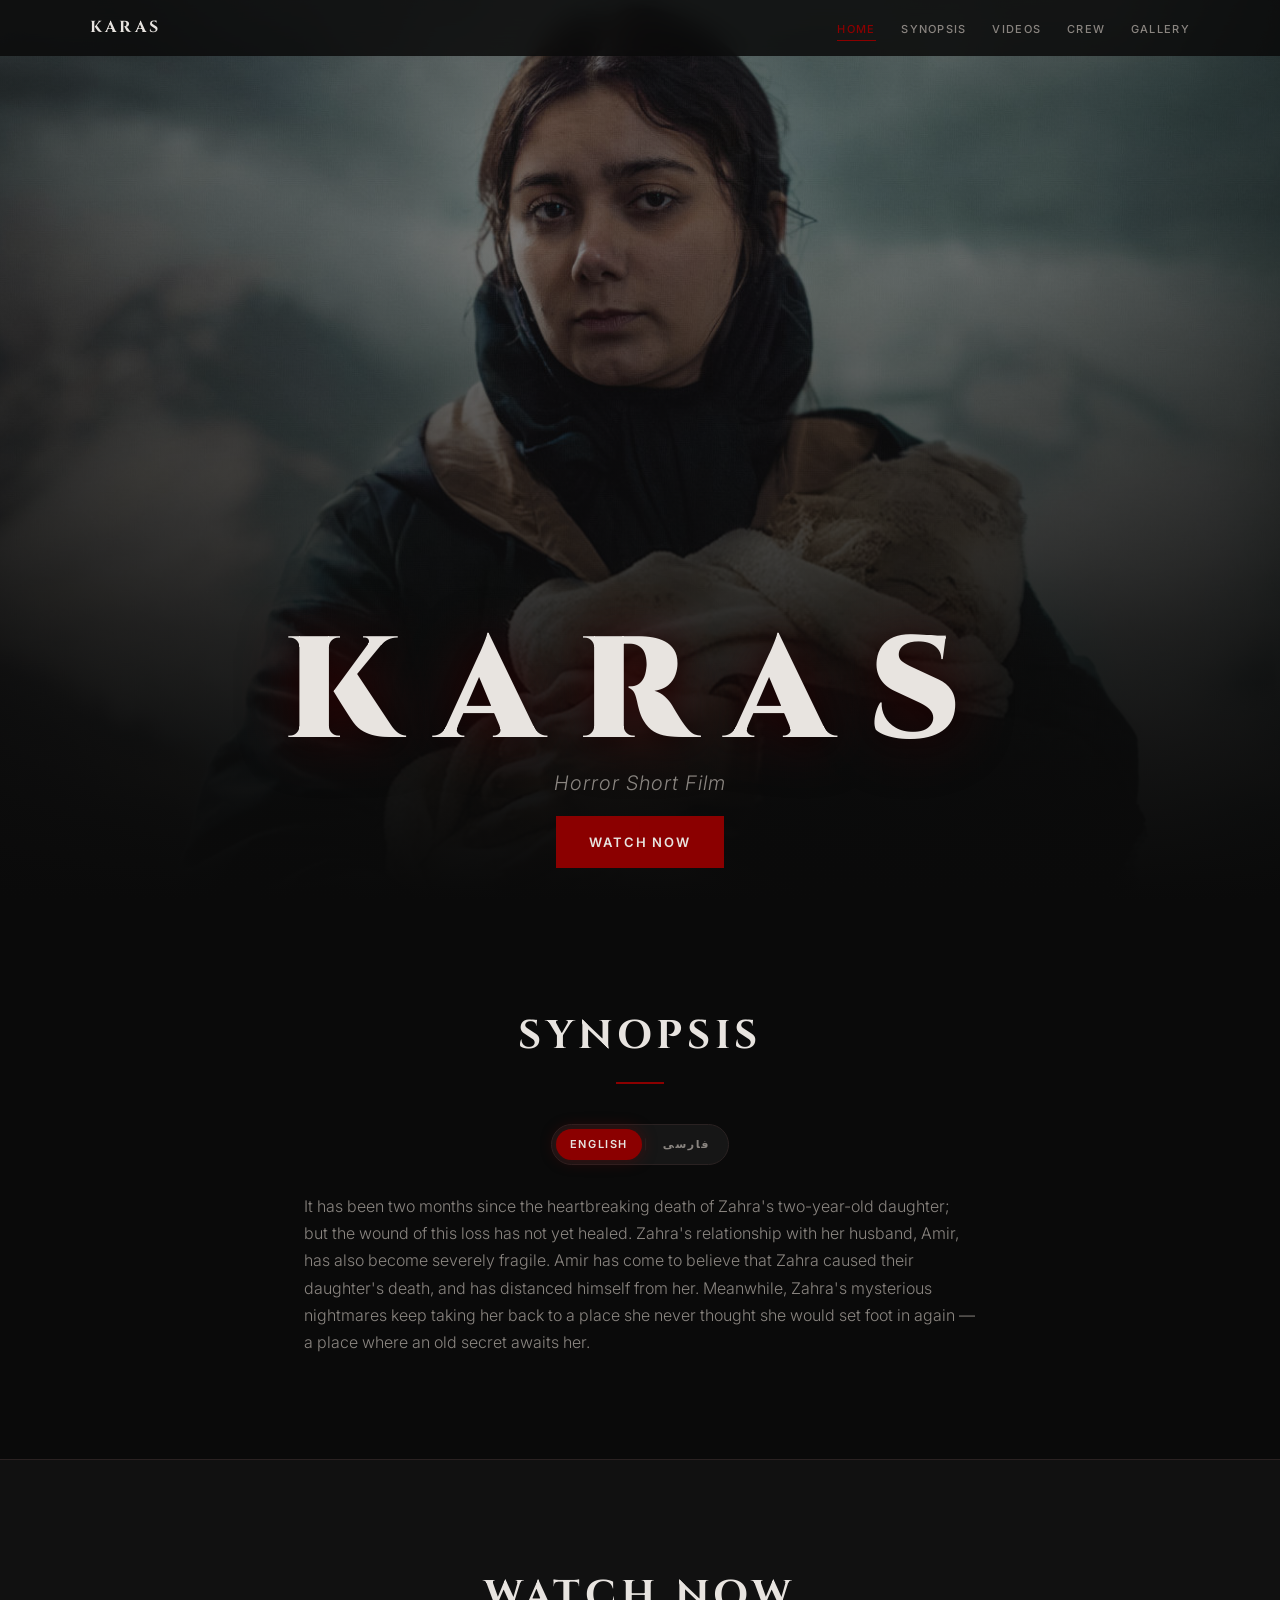
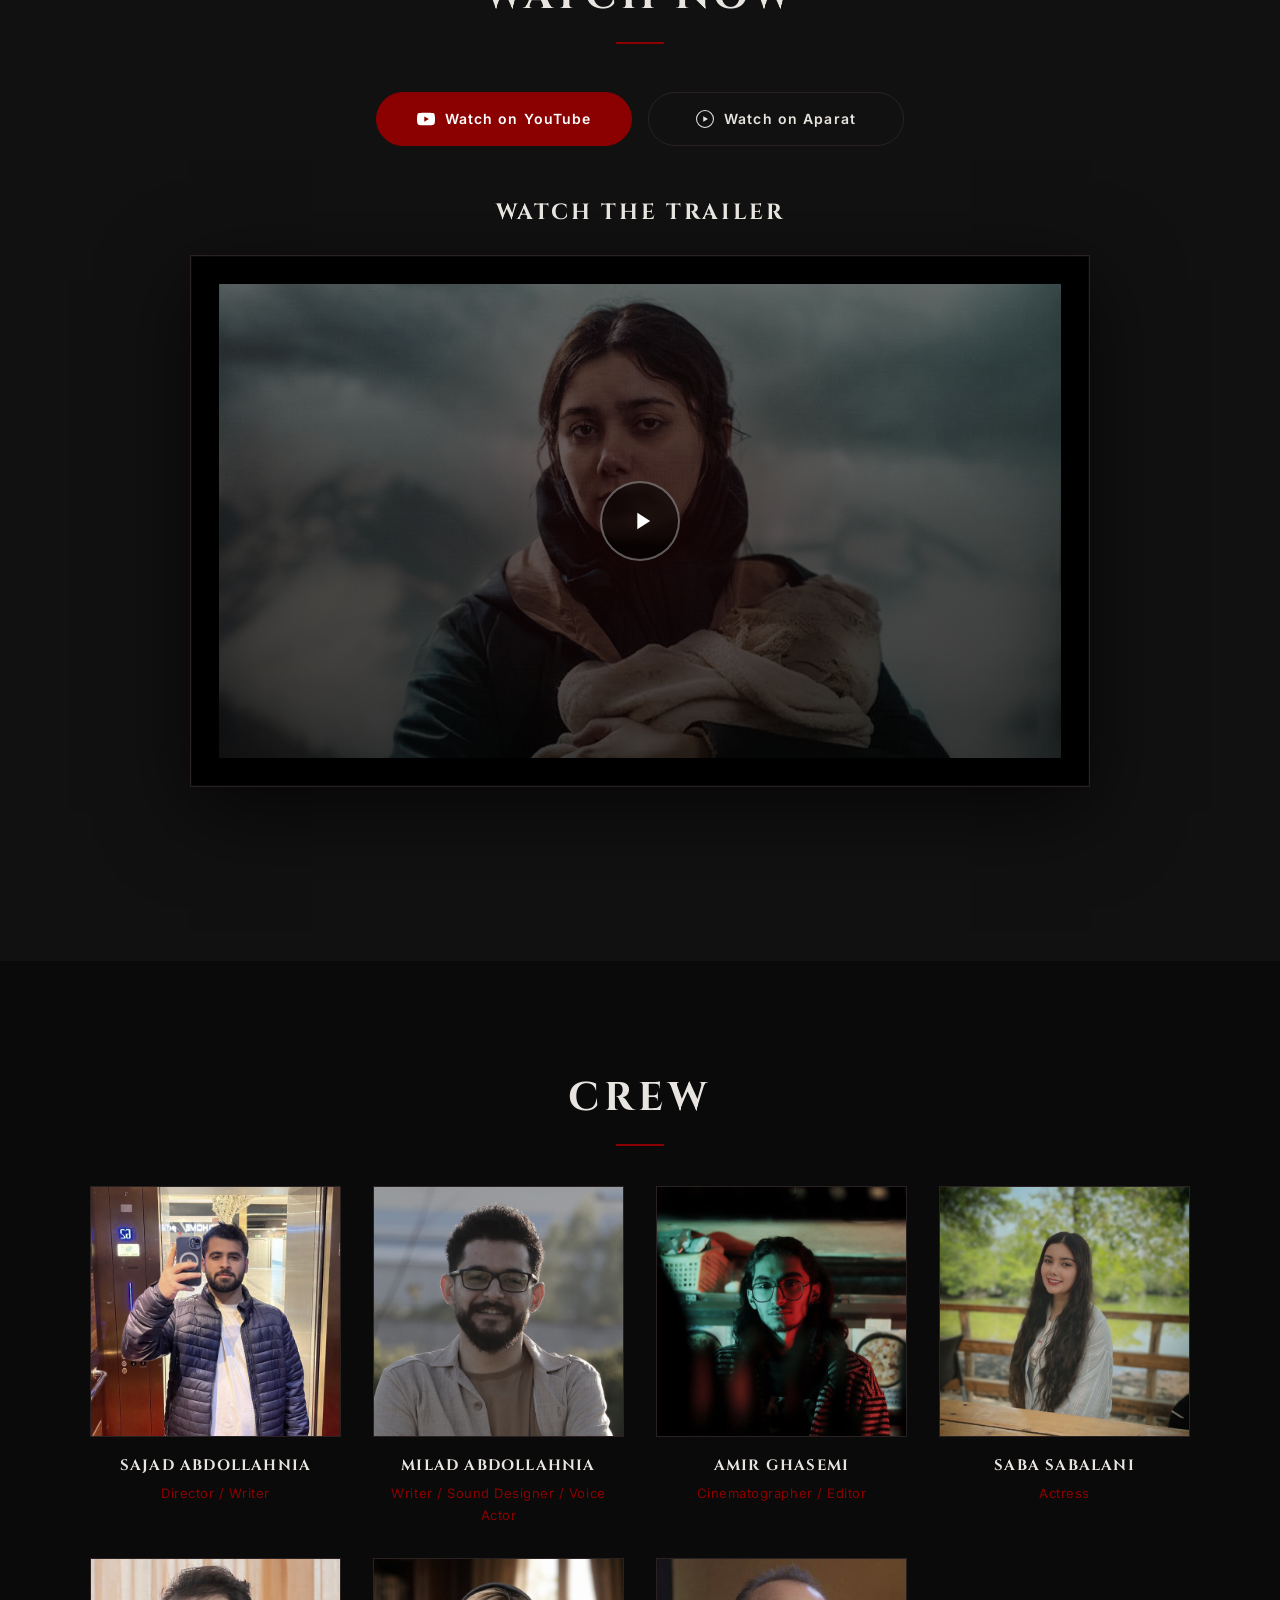
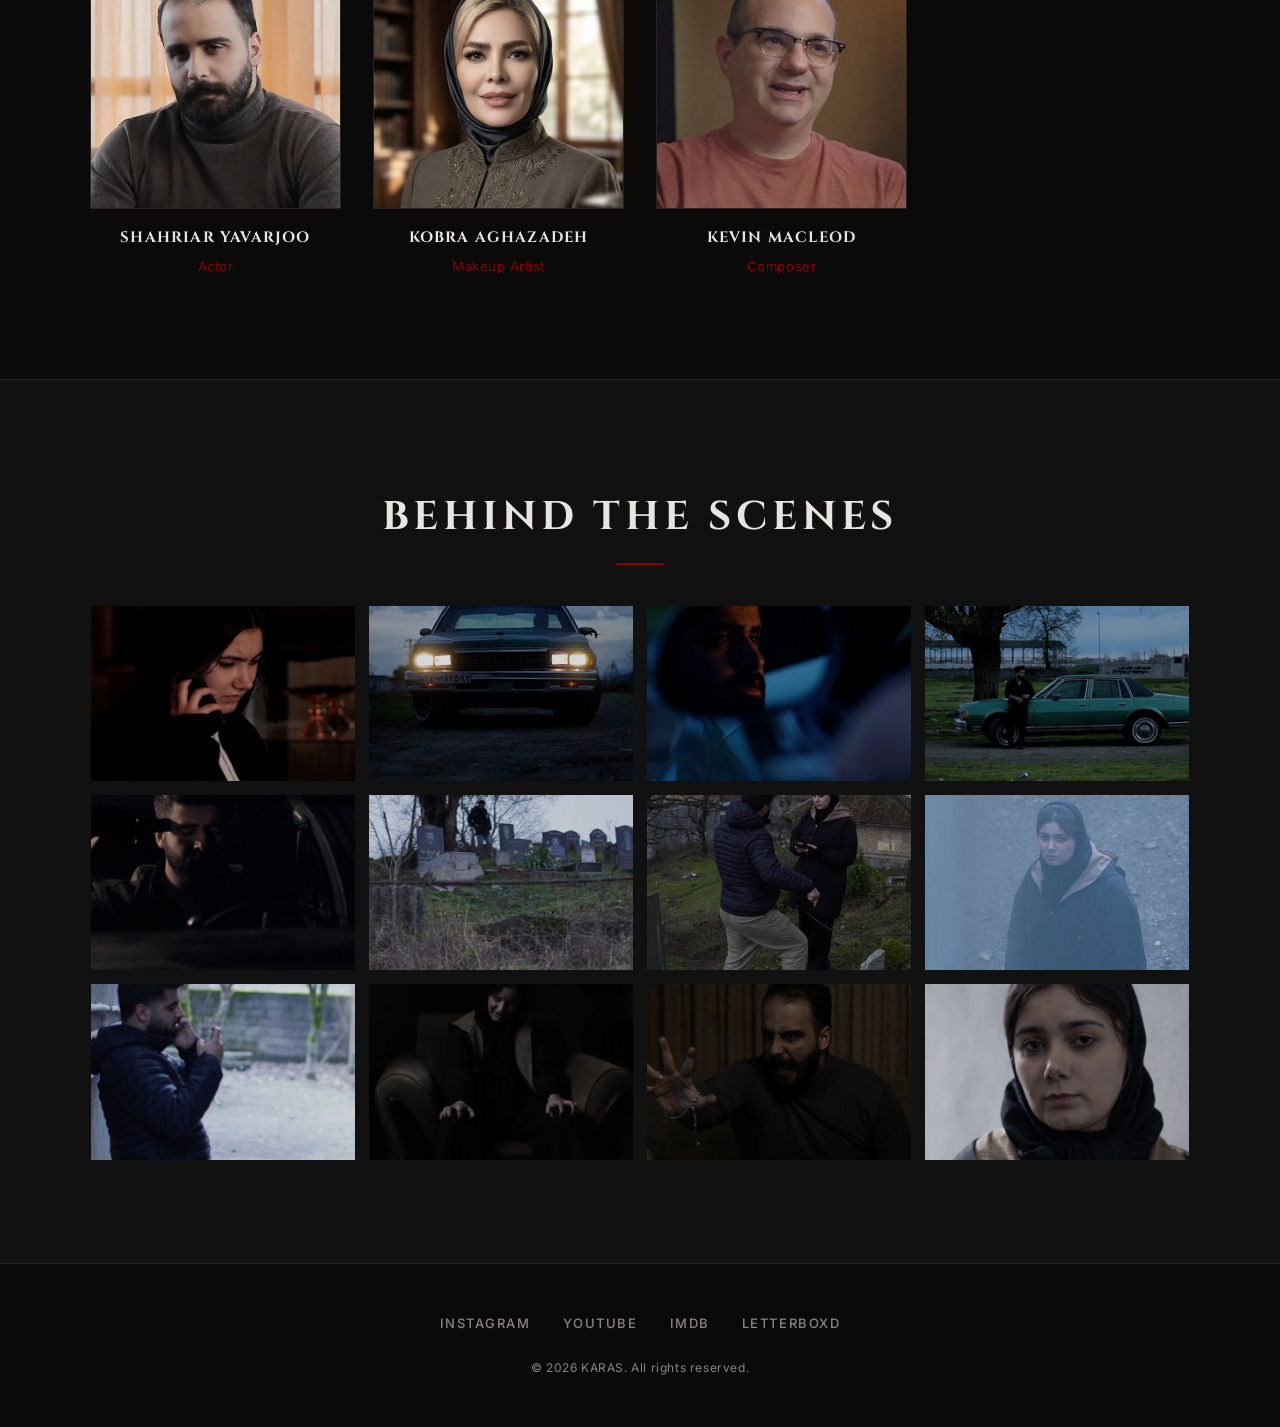
==== karas/index.html @ c67a35fe "move karas to a child directory" ====
<!DOCTYPE html>
<html lang="en">
<head>
  <meta charset="UTF-8">
  <meta name="viewport" content="width=device-width, initial-scale=1.0">
  <meta name="description" content="KARAS — a horror short film. Watch the trailer, meet the crew, and explore behind the scenes.">
  <title>KARAS — Horror Short Film</title>
  <link rel="preconnect" href="https://fonts.googleapis.com">
  <link rel="preconnect" href="https://fonts.gstatic.com" crossorigin>
  <link href="https://fonts.googleapis.com/css2?family=Cinzel:wght@700;900&family=Inter:wght@300;400;500;600&family=Vazirmatn:wght@300;400;500&display=swap" rel="stylesheet">
  <link rel="stylesheet" href="css/style.css">
</head>
<body>

  <nav class="nav" id="nav" aria-label="Main navigation">
    <div class="nav__inner">
      <a href="#hero" class="nav__logo">KARAS</a>
      <ul class="nav__links">
        <li><a href="#hero" class="nav__link" data-section="hero">Home</a></li>
        <li><a href="#synopsis" class="nav__link" data-section="synopsis">Synopsis</a></li>
        <li><a href="#videos" class="nav__link" data-section="videos">Videos</a></li>
        <li><a href="#crew" class="nav__link" data-section="crew">Crew</a></li>
        <li><a href="#gallery" class="nav__link" data-section="gallery">Gallery</a></li>
      </ul>
    </div>
  </nav>

  <!-- ===================== HERO ===================== -->
  <header id="hero" class="hero">
    <div class="hero__bg" style="background-image: url('/images/poster/cover-01-crop.jpg');"></div>
    <div class="hero__overlay"></div>
    <div class="hero__content">
      <h1 class="hero__title">KARAS</h1>
      <p class="hero__tagline">Horror Short Film</p>
      <a href="#videos" class="btn btn--primary hero__cta">Watch Now</a>
    </div>
    <div class="hero__scroll-hint" aria-hidden="true">
      <span></span>
    </div>
  </header>

  <main>

    <!-- ===================== SYNOPSIS ===================== -->
    <section id="synopsis" class="section section--synopsis">
      <div class="container">
        <h2 class="section__title">Synopsis</h2>

        <div class="lang-block" data-lang-block="synopsis">
          <div class="lang-block__toolbar">
            <div class="lang-toggle" role="group" aria-label="Synopsis language">
              <button type="button" class="lang-toggle__btn is-active" data-lang="en" aria-pressed="true">English</button>
              <span class="lang-toggle__divider" aria-hidden="true">|</span>
              <button type="button" class="lang-toggle__btn" data-lang="fa" aria-pressed="false">فارسی</button>
            </div>
          </div>

          <div class="lang-content lang-content--en prose section__body" data-lang-content dir="ltr">
            <p data-lang="en">It has been two months since the heartbreaking death of Zahra's two-year-old daughter; but the wound of this loss has not yet healed. Zahra's relationship with her husband, Amir, has also become severely fragile. Amir has come to believe that Zahra caused their daughter's death, and has distanced himself from her. Meanwhile, Zahra's mysterious nightmares keep taking her back to a place she never thought she would set foot in again — a place where an old secret awaits her.</p>
            <p data-lang="fa" hidden>دو ماه است که از مرگ دلخراش دختر دو ساله زهرا می‌گذرد؛ اما زخم این فقدان هنوز التیام نیافته است. رابطه زهرا با همسرش امیر نیز به شدت شکننده شده است. امیر به این باور رسیده که زهرا باعث مرگ دخترش شده و از او فاصله گرفته است. در همین حال، کابوس‌های رازآلود زهرا، او را به جایی بازمی‌گردانند که هرگز فکر نمی‌کرد دوباره پا در آن بگذارد؛ جایی که رازی کهنه در انتظار اوست.</p>
          </div>
        </div>
      </div>
    </section>

   <!-- ===================== VIDEOS ===================== -->
    <section id="videos" class="section section--videos">
      <div class="container">
        <h2 class="section__title">Watch Now</h2>

        <div class="watch-platforms">
          <div class="watch-platforms__actions">
            <!-- TODO: replace with real YouTube watch URL -->
            <a href="#" class="btn btn--platform btn--platform-primary" target="_blank" rel="noopener noreferrer">
              <svg class="btn__icon" viewBox="0 0 24 24" aria-hidden="true"><path d="M23.5 6.2a3 3 0 0 0-2.1-2.1C19.5 3.6 12 3.6 12 3.6s-7.5 0-9.4.5A3 3 0 0 0 .5 6.2 31 31 0 0 0 0 12a31 31 0 0 0 .5 5.8 3 3 0 0 0 2.1 2.1c1.9.5 9.4.5 9.4.5s7.5 0 9.4-.5a3 3 0 0 0 2.1-2.1A31 31 0 0 0 24 12a31 31 0 0 0-.5-5.8zM9.7 15.5V8.5L15.8 12l-6.1 3.5z"/></svg>
              Watch on YouTube
            </a>
            <!-- TODO: replace with real Aparat watch URL -->
            <a href="#" class="btn btn--platform btn--platform-ghost" target="_blank" rel="noopener noreferrer">
              <svg class="btn__icon" viewBox="0 0 24 24" aria-hidden="true"><circle cx="12" cy="12" r="11.3" fill="none" stroke="currentColor" stroke-width="1.4"/><path d="M9.7 15.8V8.2L16 12l-6.3 3.8z"/></svg>
              Watch on Aparat
            </a>
          </div>
        </div>

        <div class="trailer-screening">
          <h3 class="watch-platforms__heading">Watch the Trailer</h3>
          <div class="trailer-screening__stage">
            <!-- TODO: replace with real YouTube <iframe> embed once trailer is live: https://www.youtube.com/embed/VIDEO_ID -->
            <div class="trailer-embed trailer-embed--placeholder" role="img" aria-label="Trailer video placeholder">
              <!-- TODO: replace with real poster still image -->
              <div class="trailer-embed__still" style="background-image: url('/images/poster/cover-01-crop.jpg');"></div>
              <div class="trailer-embed__overlay"></div>
              <button class="trailer-embed__play" type="button" aria-label="Play trailer" disabled>
                <svg viewBox="0 0 24 24" aria-hidden="true"><path d="M8 5v14l11-7z"/></svg>
              </button>
            </div>
          </div>
        </div>

      </div>
    </section>

   <!-- ===================== CREW ===================== -->
    <section id="crew" class="section section--crew">
      <div class="container">
        <h2 class="section__title">Crew</h2>
        <div class="crew-grid">

          <article class="crew-card">
            <div class="crew-card__photo">
              <img src="/images/crew/sajad-abdollahnia.jpg" alt="Sajad Abdollahnia" loading="lazy" width="400" height="400">
            </div>
            <h3 class="crew-card__name">Sajad Abdollahnia</h3>
            <p class="crew-card__role">Director / Writer</p>
          </article>

          <article class="crew-card">
            <div class="crew-card__photo">
              <img src="/images/crew/milad-abdollahnia.jpg" alt="Milad Abdollahnia" loading="lazy" width="400" height="400">
            </div>
            <h3 class="crew-card__name">Milad Abdollahnia</h3>
            <p class="crew-card__role">Writer / Sound Designer / Voice Actor</p>
          </article>

          <article class="crew-card">
            <div class="crew-card__photo">
              <img src="/images/crew/amir-ghasemi.jpg" alt="Amir Ghasemi" loading="lazy" width="400" height="400">
            </div>
            <h3 class="crew-card__name">Amir Ghasemi</h3>
            <p class="crew-card__role">Cinematographer / Editor</p>
          </article>

          <article class="crew-card">
            <div class="crew-card__photo">
              <img src="/images/crew/saba-sabalani.jpg" alt="Saba Sabalani" loading="lazy" width="400" height="400">
            </div>
            <h3 class="crew-card__name">Saba Sabalani</h3>
            <p class="crew-card__role">Actress</p>
          </article>

          <article class="crew-card">
            <div class="crew-card__photo">
              <img src="/images/crew/shahriar-yavarjoo.jpg" alt="Shahriar Yavarjoo" loading="lazy" width="400" height="400">
            </div>
            <h3 class="crew-card__name">Shahriar Yavarjoo</h3>
            <p class="crew-card__role">Actor</p>
          </article>

          <article class="crew-card">
            <div class="crew-card__photo">
              <img src="/images/crew/kobra-aghazadeh.jpg" alt="Kobra Aghazadeh" loading="lazy" width="400" height="400">
            </div>
            <h3 class="crew-card__name">Kobra Aghazadeh</h3>
            <p class="crew-card__role">Makeup Artist</p>
          </article>

          <article class="crew-card">
            <div class="crew-card__photo">
              <img src="/images/crew/kevin-macleod.jpg" alt="Kevin MacLeod" loading="lazy" width="400" height="400">
            </div>
            <h3 class="crew-card__name">Kevin MacLeod</h3>
            <p class="crew-card__role">Composer</p>
          </article>

        </div>
      </div>
    </section>

    <!-- ===================== BEHIND THE SCENES GALLERY ===================== -->
    <section id="gallery" class="section section--gallery">
      <div class="container">
        <h2 class="section__title">Behind the Scenes</h2>
        <div class="gallery-grid">

          <button class="gallery-item" type="button" data-lightbox="/images/backstage/01.jpg" aria-label="View behind the scenes photo 1">
            <img src="/images/backstage/300x300/01.jpg" alt="Behind the scenes still 1" loading="lazy" width="600" height="400">
          </button>

          <button class="gallery-item" type="button" data-lightbox="/images/backstage/02.jpg" aria-label="View behind the scenes photo 2">
            <img src="/images/backstage/300x300/02.jpg" alt="Behind the scenes still 2" loading="lazy" width="600" height="400">
          </button>

          <button class="gallery-item" type="button" data-lightbox="/images/backstage/03.jpg" aria-label="View behind the scenes photo 3">
            <img src="/images/backstage/300x300/03.jpg" alt="Behind the scenes still 3" loading="lazy" width="600" height="400">
          </button>

          <button class="gallery-item" type="button" data-lightbox="/images/backstage/04.jpg" aria-label="View behind the scenes photo 4">
            <img src="/images/backstage/300x300/04.jpg" alt="Behind the scenes still 4" loading="lazy" width="600" height="400">
          </button>

          <button class="gallery-item" type="button" data-lightbox="/images/backstage/05.jpg" aria-label="View behind the scenes photo 5">
            <img src="/images/backstage/300x300/05.jpg" alt="Behind the scenes still 5" loading="lazy" width="600" height="400">
          </button>

          <button class="gallery-item" type="button" data-lightbox="/images/backstage/06.jpg" aria-label="View behind the scenes photo 6">
            <img src="/images/backstage/300x300/06.jpg" alt="Behind the scenes still 6" loading="lazy" width="600" height="400">
          </button>

          <button class="gallery-item" type="button" data-lightbox="/images/backstage/07.jpg" aria-label="View behind the scenes photo 7">
            <img src="/images/backstage/300x300/07.jpg" alt="Behind the scenes still 7" loading="lazy" width="600" height="400">
          </button>

          <button class="gallery-item" type="button" data-lightbox="/images/backstage/08.jpg" aria-label="View behind the scenes photo 8">
            <img src="/images/backstage/300x300/08.jpg" alt="Behind the scenes still 8" loading="lazy" width="600" height="400">
          </button>

          <button class="gallery-item" type="button" data-lightbox="/images/backstage/09.jpg" aria-label="View behind the scenes photo 9">
            <img src="/images/backstage/300x300/09.jpg" alt="Behind the scenes still 9" loading="lazy" width="600" height="400">
          </button>

          <button class="gallery-item" type="button" data-lightbox="/images/backstage/10.jpg" aria-label="View behind the scenes photo 10">
            <img src="/images/backstage/300x300/10.jpg" alt="Behind the scenes still 10" loading="lazy" width="600" height="400">
          </button>

          <button class="gallery-item" type="button" data-lightbox="/images/backstage/11.jpg" aria-label="View behind the scenes photo 11">
            <img src="/images/backstage/300x300/11.jpg" alt="Behind the scenes still 11" loading="lazy" width="600" height="400">
          </button>

          <button class="gallery-item" type="button" data-lightbox="/images/backstage/12.jpg" aria-label="View behind the scenes photo 12">
            <img src="/images/backstage/300x300/12.jpg" alt="Behind the scenes still 12" loading="lazy" width="600" height="400">
          </button>

        </div>
      </div>
    </section>

  </main>

  <!-- ===================== FOOTER ===================== -->
  <footer class="footer">
    <div class="container footer__inner">
      <nav class="footer__social" aria-label="Social media links">
        <!-- TODO: replace with real social media URLs -->
        <a href="#" class="footer__social-link" aria-label="Instagram">Instagram</a>
        <!-- TODO: replace with real social media URLs -->
        <a href="#" class="footer__social-link" aria-label="YouTube">YouTube</a>
        <!-- TODO: replace with real social media URLs -->
        <a href="#" class="footer__social-link" aria-label="IMDb">IMDb</a>
        <!-- TODO: replace with real social media URLs -->
        <a href="#" class="footer__social-link" aria-label="Letterboxd">Letterboxd</a>
      </nav>
      <!-- TODO: update copyright year and holder -->
      <p class="footer__copy">&copy; 2026 KARAS. All rights reserved.</p>
    </div>
  </footer>

  <!-- Lightbox -->
  <div id="lightbox" class="lightbox" hidden aria-hidden="true" role="dialog" aria-modal="true" aria-label="Image viewer">
    <button class="lightbox__close" type="button" aria-label="Close lightbox">&times;</button>
    <button class="lightbox__nav lightbox__nav--prev" type="button" aria-label="Previous image">&#8249;</button>
    <button class="lightbox__nav lightbox__nav--next" type="button" aria-label="Next image">&#8250;</button>
    <div class="lightbox__content">
      <img class="lightbox__img" src="" alt="">
    </div>
  </div>

  <script src="js/script.js"></script>
</body>
</html>
---- karas/css/style.css ----
/* ===================== VARIABLES ===================== */
:root {
  --color-bg: #0a0a0a;
  --color-bg-elevated: #111111;
  --color-bg-card: #161616;
  --color-text: #e8e4e0;
  --color-text-muted: #8a8580;
  --color-accent: #8b0000;
  --color-accent-hover: #a50000;
  --color-accent-glow: rgba(139, 0, 0, 0.35);
  --color-border: #2a2222;

  --font-display: 'Cinzel', Georgia, serif;
  --font-body: 'Inter', system-ui, sans-serif;
  --font-persian: 'Vazirmatn', system-ui, sans-serif;

  --container-max: 1100px;
  --section-padding: clamp(4rem, 8vw, 7rem);
  --nav-height: 3.5rem;
  --transition: 0.3s ease;
}

/* ===================== RESET & BASE ===================== */
*,
*::before,
*::after {
  box-sizing: border-box;
  margin: 0;
  padding: 0;
}

html {
  scroll-behavior: smooth;
  scroll-padding-top: var(--nav-height);
  font-size: 16px;
}

@media (prefers-reduced-motion: reduce) {
  html {
    scroll-behavior: auto;
  }
}

body {
  font-family: var(--font-body);
  font-weight: 400;
  line-height: 1.7;
  color: var(--color-text);
  background-color: var(--color-bg);
  -webkit-font-smoothing: antialiased;
}

img {
  display: block;
  max-width: 100%;
  height: auto;
}

a {
  color: inherit;
  text-decoration: none;
}

button {
  font: inherit;
  cursor: pointer;
  border: none;
  background: none;
  color: inherit;
}

/* ===================== UTILITIES ===================== */
.container {
  width: min(var(--container-max), 100% - 2rem);
  margin-inline: auto;
}

.section,
.hero {
  scroll-margin-top: var(--nav-height);
}

.section {
  padding-block: var(--section-padding);
}

/* ===================== NAV ===================== */
.nav {
  position: fixed;
  top: 0;
  left: 0;
  right: 0;
  z-index: 100;
  height: var(--nav-height);
  background: rgba(10, 10, 10, 0.85);
  backdrop-filter: blur(12px);
  -webkit-backdrop-filter: blur(12px);
  border-bottom: 1px solid transparent;
  transition: border-color var(--transition), background var(--transition);
}

.nav.is-scrolled {
  background: rgba(10, 10, 10, 0.95);
  border-bottom-color: var(--color-border);
}

.nav__inner {
  display: flex;
  align-items: center;
  justify-content: space-between;
  gap: 1.5rem;
  height: 100%;
  width: min(var(--container-max), 100% - 2rem);
  margin-inline: auto;
}

.nav__logo {
  flex-shrink: 0;
  font-family: var(--font-display);
  font-size: 1rem;
  font-weight: 700;
  letter-spacing: 0.2em;
  color: var(--color-text);
  transition: color var(--transition);
}

.nav__logo:hover,
.nav__logo:focus-visible {
  color: var(--color-accent);
  outline: none;
}

.nav__links {
  display: flex;
  align-items: center;
  gap: clamp(0.75rem, 2vw, 1.75rem);
  list-style: none;
  overflow-x: auto;
  scrollbar-width: none;
  -ms-overflow-style: none;
}

.nav__links::-webkit-scrollbar {
  display: none;
}

.nav__link {
  flex-shrink: 0;
  font-size: 0.6875rem;
  font-weight: 500;
  letter-spacing: 0.12em;
  text-transform: uppercase;
  color: var(--color-text-muted);
  white-space: nowrap;
  padding-block: 0.25rem;
  position: relative;
  transition: color var(--transition);
}

.nav__link::after {
  content: '';
  position: absolute;
  left: 0;
  right: 0;
  bottom: -0.125rem;
  height: 2px;
  background: var(--color-accent);
  transform: scaleX(0);
  transition: transform var(--transition);
}

.nav__link:hover,
.nav__link:focus-visible {
  color: var(--color-text);
  outline: none;
}

.nav__link.is-active {
  color: var(--color-accent);
}

.nav__link.is-active::after {
  transform: scaleX(1);
}

.section__title {
  font-family: var(--font-display);
  font-size: clamp(1.75rem, 4vw, 2.5rem);
  font-weight: 700;
  letter-spacing: 0.12em;
  text-transform: uppercase;
  color: var(--color-text);
  text-align: center;
  margin-bottom: 2.5rem;
  position: relative;
}

.section__title::after {
  content: '';
  display: block;
  width: 3rem;
  height: 2px;
  background: var(--color-accent);
  margin: 0.75rem auto 0;
}

.section__title--inline {
  text-align: left;
}

.section__title--inline::after {
  margin-left: 0;
}

.prose {
  max-width: 42rem;
  margin-inline: auto;
  color: var(--color-text-muted);
  font-weight: 300;
}

.prose--wide {
  max-width: 52rem;
}

.prose p + p {
  margin-top: 1.25rem;
}

/* ===================== LANGUAGE TOGGLE (reusable) ===================== */
.lang-block__toolbar {
  display: flex;
  justify-content: center;
  margin-bottom: 1.75rem;
}

.lang-toggle {
  display: inline-flex;
  align-items: center;
  gap: 0;
  padding: 0.25rem;
  background: var(--color-bg-card);
  border: 1px solid var(--color-border);
  border-radius: 999px;
}

.lang-toggle__btn {
  padding: 0.375rem 0.875rem;
  font-size: 0.6875rem;
  font-weight: 600;
  letter-spacing: 0.14em;
  text-transform: uppercase;
  color: var(--color-text-muted);
  border-radius: 999px;
  transition: color var(--transition), background var(--transition), box-shadow var(--transition);
}

.lang-toggle__btn:hover,
.lang-toggle__btn:focus-visible {
  color: var(--color-text);
  outline: none;
}

.lang-toggle__btn.is-active {
  color: var(--color-text);
  background: var(--color-accent);
  box-shadow: 0 0 16px var(--color-accent-glow);
}

.lang-toggle__divider {
  font-size: 0.625rem;
  color: var(--color-border);
  padding-inline: 0.125rem;
  user-select: none;
}

.lang-content {
  transition: opacity 0.35s ease;
}

@media (prefers-reduced-motion: reduce) {
  .lang-content {
    transition: none;
  }
}

.lang-content.is-fading {
  opacity: 0;
}

.lang-content--en {
  direction: ltr;
  text-align: left;
  font-family: var(--font-body);
}

.lang-content--fa {
  direction: rtl;
  text-align: right;
  font-family: var(--font-persian);
}

.lang-content [data-lang] {
  display: none;
}

.lang-content.lang-content--en [data-lang="en"],
.lang-content.lang-content--fa [data-lang="fa"] {
  display: block;
}

/* ===================== BUTTONS ===================== */
.btn {
  display: inline-flex;
  align-items: center;
  justify-content: center;
  padding: 0.875rem 2rem;
  font-family: var(--font-body);
  font-size: 0.8125rem;
  font-weight: 600;
  letter-spacing: 0.15em;
  text-transform: uppercase;
  border: 1px solid var(--color-accent);
  transition: background var(--transition), color var(--transition), box-shadow var(--transition);
}

.btn--primary {
  color: var(--color-text);
  background: var(--color-accent);
}

.btn--primary:hover,
.btn--primary:focus-visible {
  background: var(--color-accent-hover);
  box-shadow: 0 0 24px var(--color-accent-glow);
  outline: none;
}

.btn__icon {
  width: 1.125rem;
  height: 1.125rem;
  fill: currentColor;
  flex-shrink: 0;
}

.btn--platform {
  gap: 0.625rem;
  min-width: min(100%, 16rem);
  padding-inline: 1.75rem;
  border-radius: 999px;
  letter-spacing: 0.08em;
  text-transform: none;
  font-size: 0.875rem;
}

.btn--platform-primary {
  color: #fff;
  background: var(--color-accent);
  border-color: var(--color-accent);
}

.btn--platform-primary:hover,
.btn--platform-primary:focus-visible {
  background: var(--color-accent-hover);
  border-color: var(--color-accent-hover);
  box-shadow: 0 0 24px var(--color-accent-glow);
  outline: none;
}

.btn--platform-ghost {
  color: var(--color-text);
  background: transparent;
  border-color: var(--color-border);
}

.btn--platform-ghost:hover,
.btn--platform-ghost:focus-visible {
  color: #fff;
  border-color: var(--color-text-muted);
  background: rgba(255, 255, 255, 0.04);
  outline: none;
}

/* ===================== HERO ===================== */
.hero {
  position: relative;
  display: flex;
  align-items: end;
  justify-content: center;
  min-height: 100svh;
  overflow: hidden;
  text-align: center;
}

.hero__bg {
  position: absolute;
  inset: 0;
  background-size: cover;
  background-position: center top;
  background-repeat: no-repeat;
  transform: scale(1.05);
}

.hero__overlay {
  position: absolute;
  inset: 0;
  background:
    linear-gradient(to bottom, rgba(10, 10, 10, 0.3) 0%, rgba(10, 10, 10, 0.85) 70%, var(--color-bg) 100%),
    radial-gradient(ellipse at center, transparent 30%, rgba(10, 10, 10, 0.6) 100%);
}

.hero__content {
  position: relative;
  z-index: 1;
  padding: 2rem 1.5rem;
  animation: fadeUp 1.2s ease both;
}

.hero__title {
  font-family: var(--font-display);
  font-size: clamp(4rem, 15vw, 9rem);
  font-weight: 900;
  letter-spacing: 0.25em;
  line-height: 1;
  color: var(--color-text);
  text-shadow: 0 0 60px var(--color-accent-glow), 0 4px 30px rgba(0, 0, 0, 0.8);
}

.hero__tagline {
  font-size: clamp(1rem, 2.5vw, 1.25rem);
  font-weight: 300;
  font-style: italic;
  color: var(--color-text-muted);
  letter-spacing: 0.05em;
  margin-bottom: 1rem;
}

.hero__cta {
  animation: fadeUp 1.2s 0.3s ease both;
}

.hero__scroll-hint {
  position: absolute;
  bottom: 2rem;
  left: 50%;
  transform: translateX(-50%);
  z-index: 1;
}

.hero__scroll-hint span {
  display: block;
  width: 1px;
  height: 3rem;
  background: linear-gradient(to bottom, transparent, var(--color-accent));
  animation: scrollPulse 2s ease infinite;
}

@keyframes fadeUp {
  from {
    opacity: 0;
    transform: translateY(24px);
  }
  to {
    opacity: 1;
    transform: translateY(0);
  }
}

@keyframes scrollPulse {
  0%, 100% { opacity: 0.3; }
  50% { opacity: 1; }
}

/* ===================== main sections ===================== */
main > section:nth-child(odd) {
  background: var(--color-bg);
}
main > section:nth-child(even) {
  background: var(--color-bg-elevated);
  border-top: 1px solid var(--color-border);
}

/* ===================== VIDEOS ===================== */
.trailer-screening {
  margin-bottom: clamp(3rem, 6vw, 4.5rem);
}

.trailer-screening__stage {
  max-width: 900px;
  margin-inline: auto;
  padding: clamp(1rem, 3vw, 1.75rem);
  background: #000;
  border: 1px solid var(--color-border);
  box-shadow:
    0 0 0 1px rgba(255, 255, 255, 0.03) inset,
    0 24px 80px rgba(0, 0, 0, 0.65);
}

.trailer-embed {
  position: relative;
  aspect-ratio: 16 / 9;
  overflow: hidden;
  background: var(--color-bg-card);
}

.trailer-embed__still {
  position: absolute;
  inset: 0;
  background-size: cover;
  background-position: top;
  filter: brightness(0.55) saturate(0.85);
}

.trailer-embed__overlay {
  position: absolute;
  inset: 0;
  background:
    radial-gradient(circle at center, rgba(139, 0, 0, 0.12) 0%, transparent 55%),
    linear-gradient(to top, rgba(0, 0, 0, 0.55), rgba(0, 0, 0, 0.15));
}

.trailer-embed__play {
  position: absolute;
  top: 50%;
  left: 50%;
  transform: translate(-50%, -50%);
  z-index: 1;
  width: 5rem;
  height: 5rem;
  border-radius: 50%;
  display: flex;
  align-items: center;
  justify-content: center;
  color: #fff;
  background: rgba(0, 0, 0, 0.55);
  border: 2px solid rgba(255, 255, 255, 0.35);
  backdrop-filter: blur(4px);
  transition: background var(--transition), transform var(--transition), box-shadow var(--transition);
}

.trailer-embed__play svg {
  width: 1.75rem;
  height: 1.75rem;
  fill: currentColor;
  margin-left: 0.2rem;
}

.trailer-embed--placeholder:hover .trailer-embed__play {
  background: rgba(139, 0, 0, 0.65);
  border-color: rgba(255, 255, 255, 0.5);
  box-shadow: 0 0 32px var(--color-accent-glow);
  transform: translate(-50%, -50%) scale(1.05);
}

.watch-platforms {
  text-align: center;
  padding-top: 0.5rem;
}

.watch-platforms__heading {
  font-family: var(--font-display);
  font-size: clamp(1.125rem, 2.5vw, 1.375rem);
  font-weight: 700;
  letter-spacing: 0.12em;
  text-transform: uppercase;
  color: var(--color-text);
  margin-bottom: 1.5rem;
  margin-top: 3rem;
  text-align: center;
}

.watch-platforms__actions {
  display: flex;
  flex-wrap: wrap;
  align-items: center;
  justify-content: center;
  gap: 1rem;
}

@media (max-width: 540px) {
  .watch-platforms__actions {
    flex-direction: column;
    width: 100%;
  }

  .btn--platform {
    width: 100%;
    max-width: 20rem;
  }
}

/* ===================== CREW ===================== */
.crew-grid {
  display: grid;
  grid-template-columns: repeat(auto-fill, minmax(220px, 1fr));
  gap: 2rem;
}

.crew-card {
  text-align: center;
  transition: transform var(--transition);
}

.crew-card:hover {
  transform: translateY(-4px);
}

.crew-card__photo {
  aspect-ratio: 1;
  overflow: hidden;
  border: 1px solid var(--color-border);
  margin-bottom: 1rem;
  position: relative;
}

.crew-card__photo::after {
  content: '';
  position: absolute;
  inset: 0;
  background: linear-gradient(to top, rgba(139, 0, 0, 0.15), transparent 50%);
  pointer-events: none;
  opacity: 0;
  transition: opacity var(--transition);
}

.crew-card:hover .crew-card__photo::after {
  opacity: 1;
}

.crew-card__photo img {
  width: 100%;
  height: 100%;
  object-fit: cover;
  filter: grayscale(30%);
  transition: filter var(--transition);
}

.crew-card:hover .crew-card__photo img {
  filter: grayscale(0%);
}

.crew-card__name {
  font-family: var(--font-display);
  font-size: 0.9375rem;
  font-weight: 700;
  letter-spacing: 0.08em;
  text-transform: uppercase;
  margin-bottom: 0.25rem;
}

.crew-card__role {
  font-size: 0.8125rem;
  color: var(--color-accent);
  letter-spacing: 0.04em;
}

/* ===================== GALLERY ===================== */
.gallery-grid {
  display: grid;
  grid-template-columns: repeat(auto-fill, minmax(260px, 1fr));
  gap: 0.75rem;
}

.gallery-item {
  aspect-ratio: 3 / 2;
  overflow: hidden;
  padding: 0;
  border: 1px solid transparent;
  transition: border-color var(--transition), transform var(--transition);
}

.gallery-item:hover,
.gallery-item:focus-visible {
  border-color: var(--color-accent);
  transform: scale(1.02);
  outline: none;
  z-index: 1;
}

.gallery-item img {
  width: 100%;
  height: 100%;
  object-fit: cover;
  filter: brightness(0.85) saturate(0.8);
  transition: filter var(--transition), transform var(--transition);
}

.gallery-item:hover img,
.gallery-item:focus-visible img {
  filter: brightness(1) saturate(1);
  transform: scale(1.05);
}

/* ===================== LIGHTBOX ===================== */
.lightbox {
  position: fixed;
  inset: 0;
  z-index: 1000;
  display: flex;
  align-items: center;
  justify-content: center;
  background: rgba(0, 0, 0, 0.92);
  backdrop-filter: blur(8px);
  opacity: 0;
  visibility: hidden;
  transition: opacity var(--transition), visibility var(--transition);
}

.lightbox.is-open {
  opacity: 1;
  visibility: visible;
}

.lightbox[hidden] {
  display: none;
}

.lightbox:not([hidden]).is-open {
  display: flex;
}

.lightbox__content {
  max-width: 90vw;
  max-height: 85vh;
}

.lightbox__img {
  max-width: 90vw;
  max-height: 85vh;
  object-fit: contain;
  border: 1px solid var(--color-border);
}

.lightbox__close {
  position: absolute;
  top: 1.5rem;
  right: 1.5rem;
  font-size: 2.5rem;
  line-height: 1;
  color: var(--color-text-muted);
  transition: color var(--transition);
  z-index: 1;
}

.lightbox__close:hover,
.lightbox__close:focus-visible {
  color: var(--color-accent);
  outline: none;
}

.lightbox__nav {
  position: absolute;
  top: 50%;
  transform: translateY(-50%);
  font-size: 3rem;
  line-height: 1;
  color: var(--color-text-muted);
  padding: 1rem;
  transition: color var(--transition);
  z-index: 1;
}

.lightbox__nav:hover,
.lightbox__nav:focus-visible {
  color: var(--color-accent);
  outline: none;
}

.lightbox__nav--prev { left: 0.5rem; }
.lightbox__nav--next { right: 0.5rem; }

/* ===================== FOOTER ===================== */
.footer {
  padding: 3rem 0;
  background: var(--color-bg);
  border-top: 1px solid var(--color-border);
}

.footer__inner {
  display: flex;
  flex-direction: column;
  align-items: center;
  gap: 1.5rem;
  text-align: center;
}

.footer__social {
  display: flex;
  flex-wrap: wrap;
  justify-content: center;
  gap: 1.5rem 2rem;
}

.footer__social-link {
  font-size: 0.8125rem;
  font-weight: 500;
  letter-spacing: 0.12em;
  text-transform: uppercase;
  color: var(--color-text-muted);
  transition: color var(--transition);
}

.footer__social-link:hover,
.footer__social-link:focus-visible {
  color: var(--color-accent);
  outline: none;
}

.footer__copy {
  font-size: 0.75rem;
  color: var(--color-text-muted);
  letter-spacing: 0.05em;
}

/* ===================== RESPONSIVE ===================== */
@media (max-width: 768px) {
  :root {
    --nav-height: 3.25rem;
  }

  .nav__inner {
    width: 100%;
    padding-inline: 1rem;
  }

  .nav__links {
    gap: 1rem;
  }

  .hero__title {
    letter-spacing: 0.15em;
    margin-bottom: 1rem;
  }

  .hero__tagline {
    margin-bottom: 2.5rem;
  }

  .crew-grid {
    grid-template-columns: repeat(2, 1fr);
    gap: 1.25rem;
  }

  .gallery-grid {
    grid-template-columns: repeat(2, 1fr);
    gap: 0.5rem;
  }

  .lightbox__nav {
    font-size: 2rem;
    padding: 0.5rem;
  }
}

@media (max-width: 480px) {
  .crew-grid {
    grid-template-columns: 1fr;
    max-width: 280px;
    margin-inline: auto;
  }
}
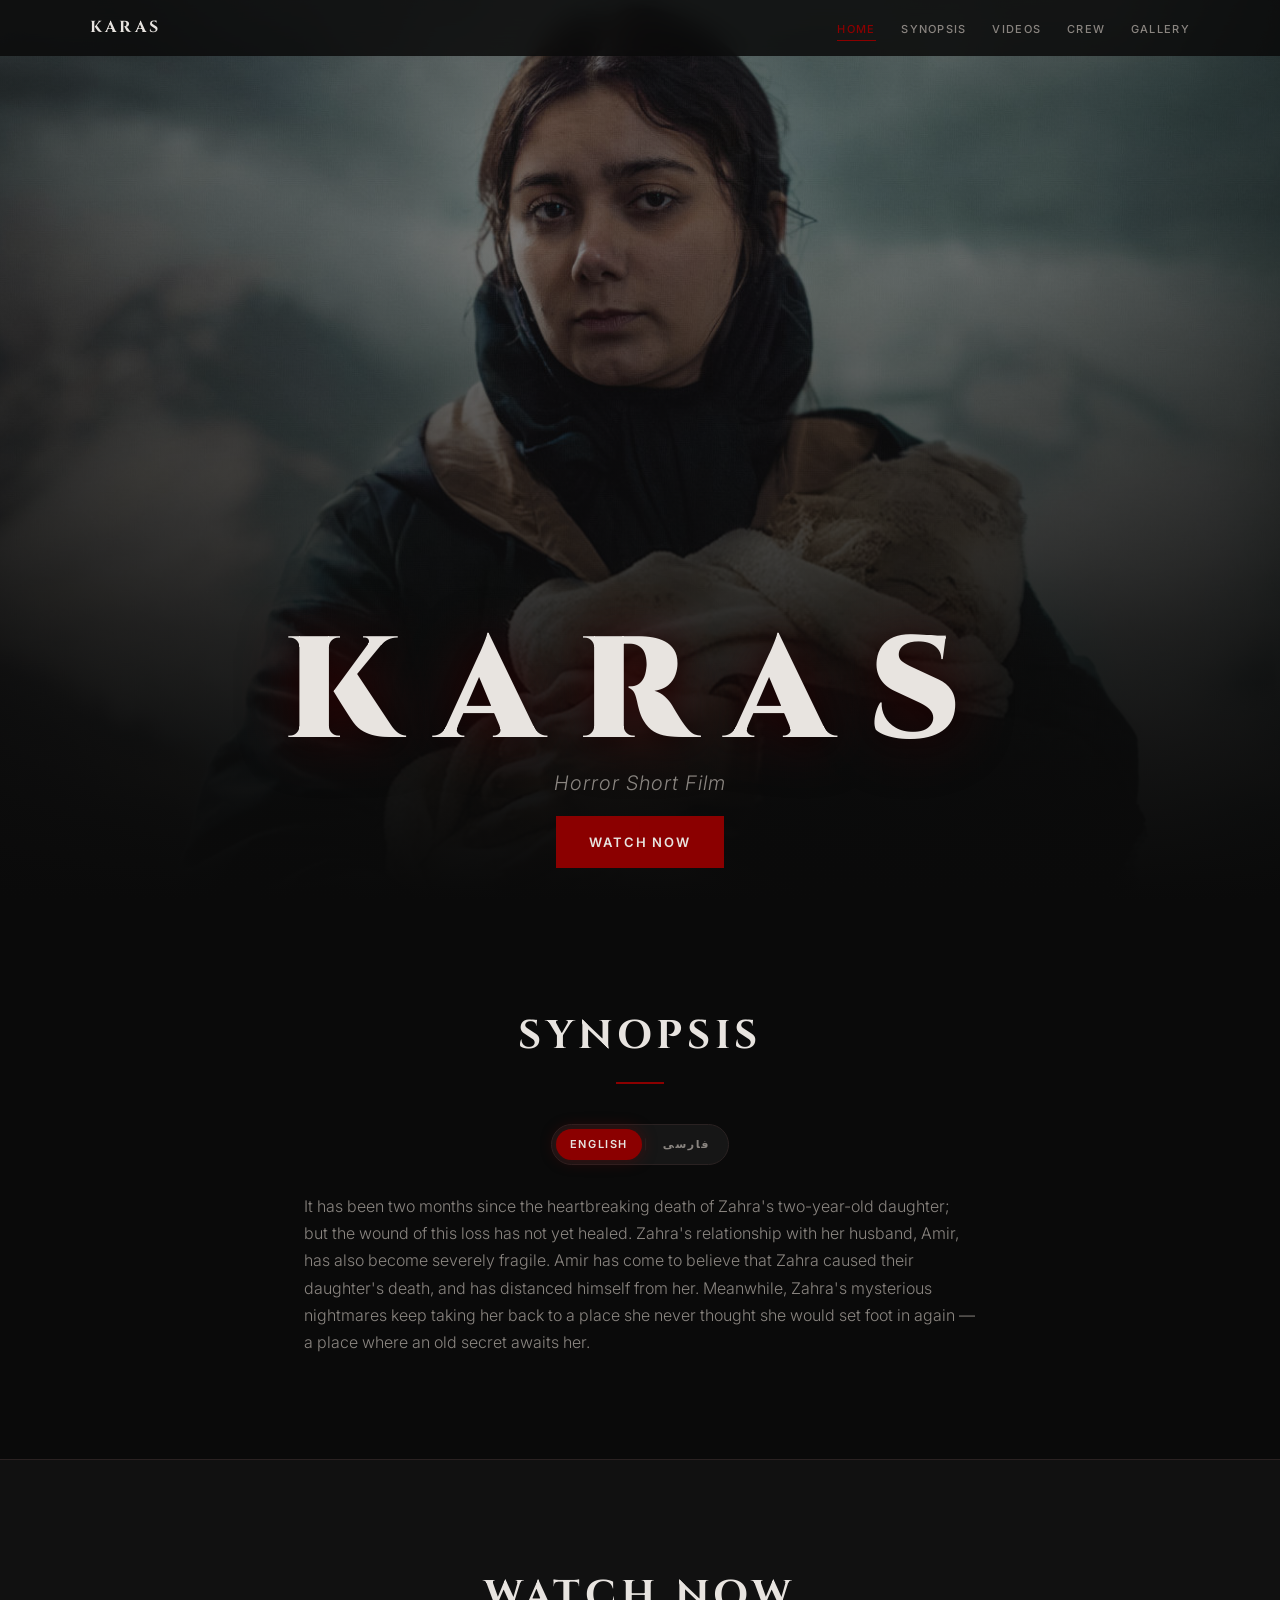
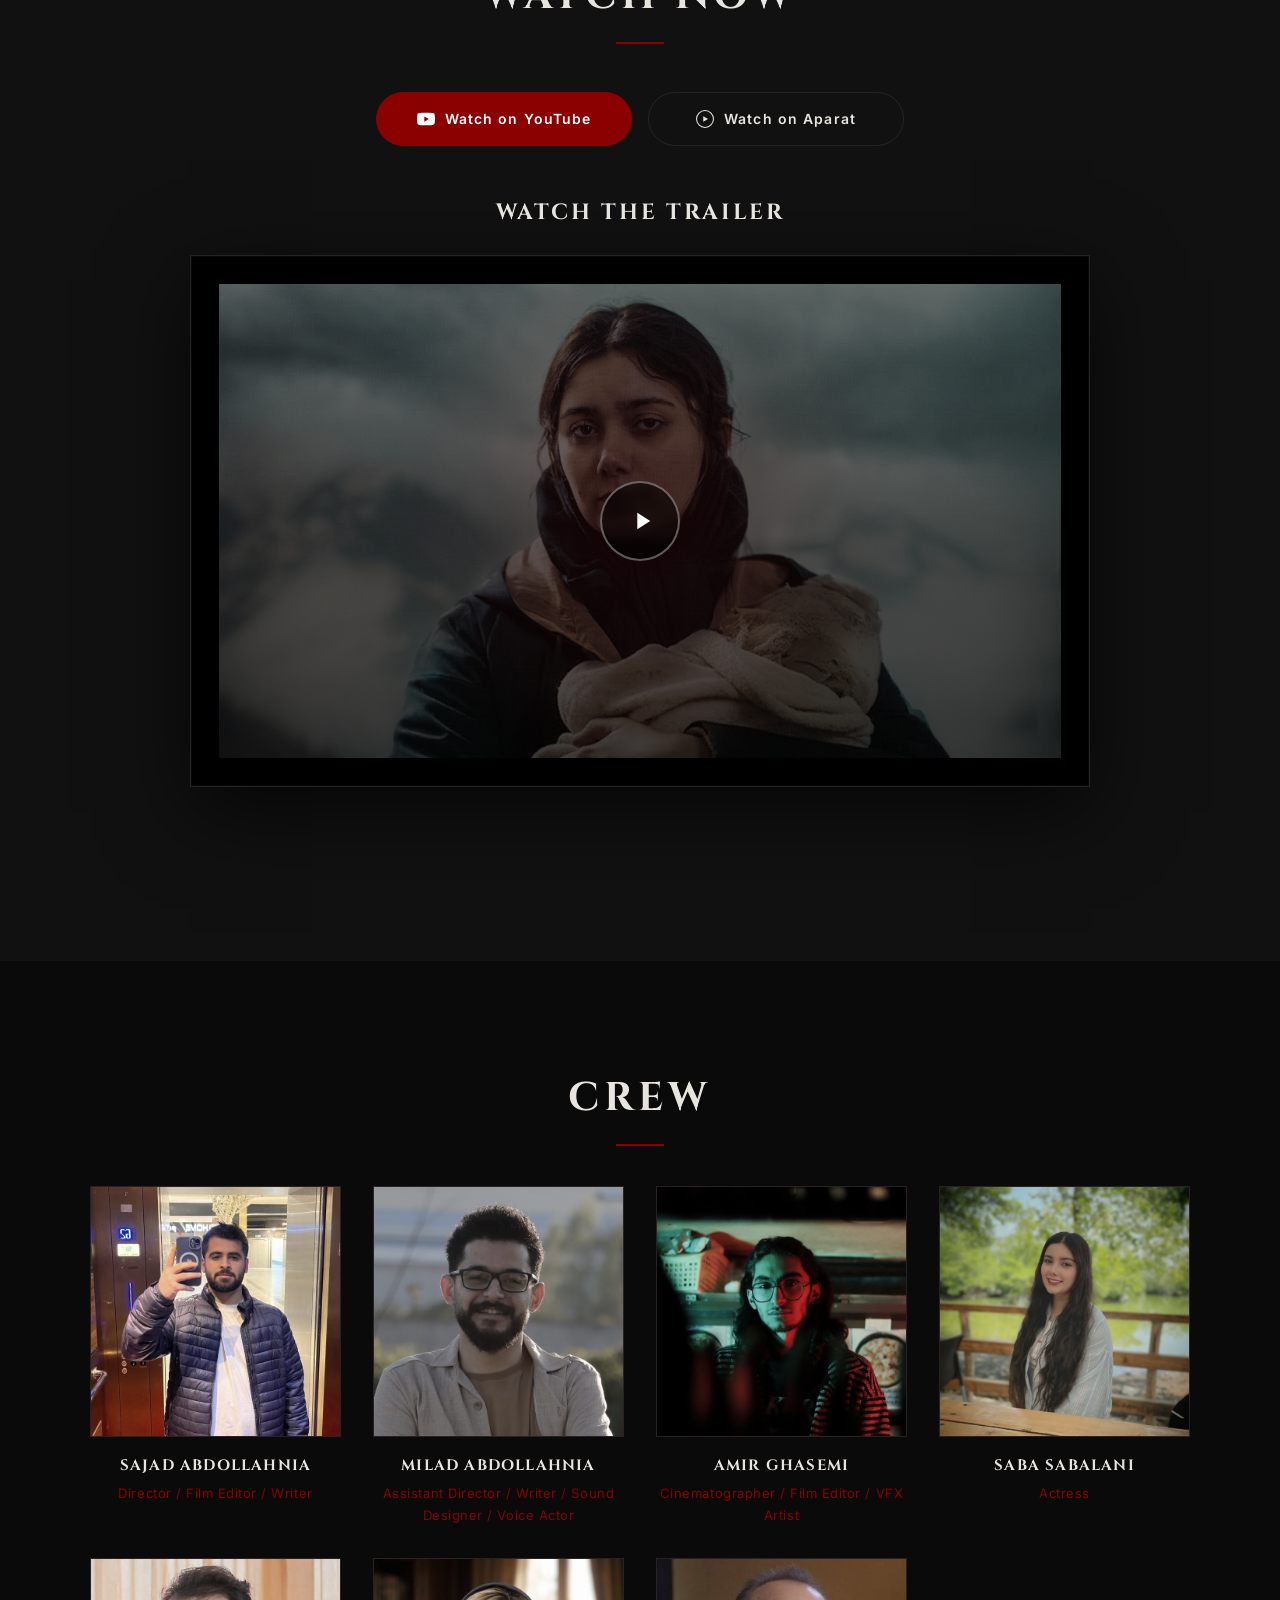
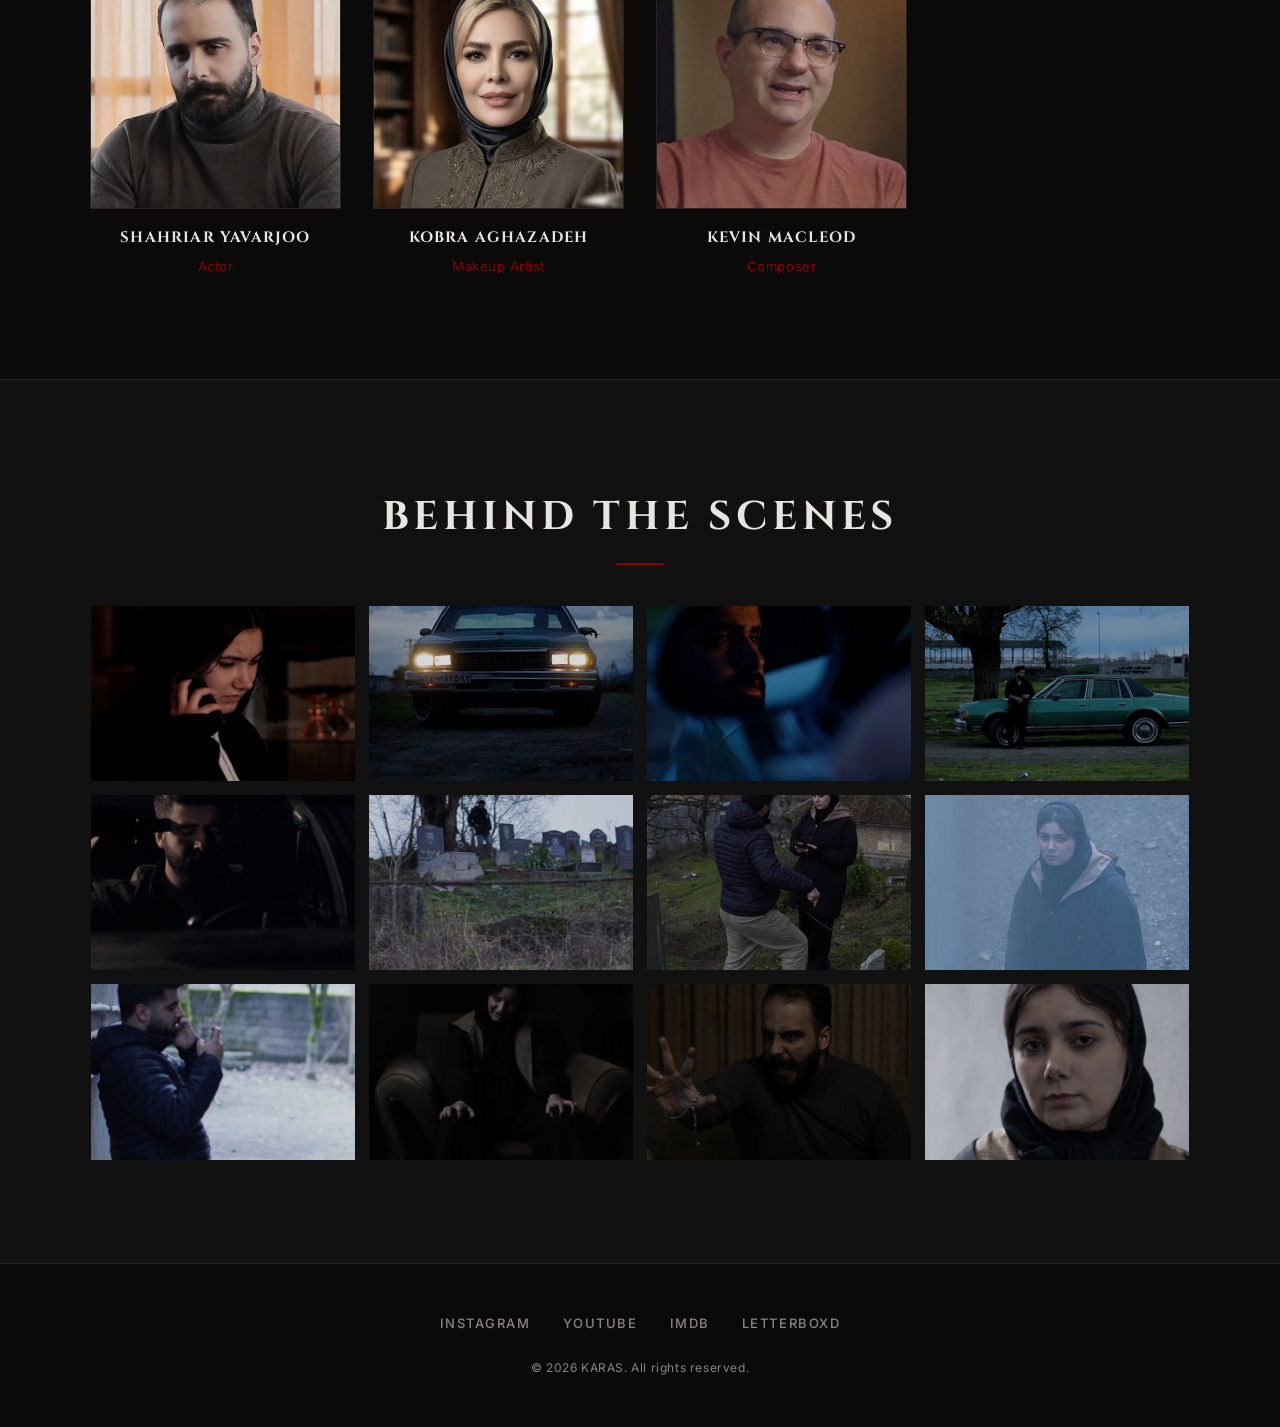
==== commit b40ea68d: "karas: update crew roles" ====
--- a/karas/index.html
+++ b/karas/index.html
@@ -27,7 +27,7 @@
 
   <!-- ===================== HERO ===================== -->
   <header id="hero" class="hero">
-    <div class="hero__bg" style="background-image: url('/images/poster/cover-01-crop.jpg');"></div>
+    <div class="hero__bg" style="background-image: url('images/poster/cover-01-crop.jpg');"></div>
     <div class="hero__overlay"></div>
     <div class="hero__content">
       <h1 class="hero__title">KARAS</h1>
@@ -89,7 +89,7 @@
             <!-- TODO: replace with real YouTube <iframe> embed once trailer is live: https://www.youtube.com/embed/VIDEO_ID -->
             <div class="trailer-embed trailer-embed--placeholder" role="img" aria-label="Trailer video placeholder">
               <!-- TODO: replace with real poster still image -->
-              <div class="trailer-embed__still" style="background-image: url('/images/poster/cover-01-crop.jpg');"></div>
+              <div class="trailer-embed__still" style="background-image: url('images/poster/cover-01-crop.jpg');"></div>
               <div class="trailer-embed__overlay"></div>
               <button class="trailer-embed__play" type="button" aria-label="Play trailer" disabled>
                 <svg viewBox="0 0 24 24" aria-hidden="true"><path d="M8 5v14l11-7z"/></svg>
@@ -108,32 +108,32 @@
         <div class="crew-grid">
 
           <article class="crew-card">
-            <div class="crew-card__photo">
-              <img src="/images/crew/sajad-abdollahnia.jpg" alt="Sajad Abdollahnia" loading="lazy" width="400" height="400">
-            </div>
+            <a class="crew-card__photo" href="/crew/profile/sajad_niaa/" target="_blank">
+              <img src="/crew/images/sajad-abdollahnia.jpg" alt="Sajad Abdollahnia" loading="lazy" width="400" height="400">
+            </a>
             <h3 class="crew-card__name">Sajad Abdollahnia</h3>
-            <p class="crew-card__role">Director / Writer</p>
-          </article>
-
-          <article class="crew-card">
-            <div class="crew-card__photo">
-              <img src="/images/crew/milad-abdollahnia.jpg" alt="Milad Abdollahnia" loading="lazy" width="400" height="400">
-            </div>
+            <p class="crew-card__role">Director / Film Editor / Writer</p>
+          </article>
+
+          <article class="crew-card">
+            <a class="crew-card__photo" href="/crew/profile/miladnia/" target="_blank">
+              <img src="/crew/images/milad-abdollahnia.jpg" alt="Milad Abdollahnia" loading="lazy" width="400" height="400">
+            </a>
             <h3 class="crew-card__name">Milad Abdollahnia</h3>
-            <p class="crew-card__role">Writer / Sound Designer / Voice Actor</p>
-          </article>
-
-          <article class="crew-card">
-            <div class="crew-card__photo">
-              <img src="/images/crew/amir-ghasemi.jpg" alt="Amir Ghasemi" loading="lazy" width="400" height="400">
-            </div>
+            <p class="crew-card__role">Assistant Director / Writer / Sound Designer / Voice Actor</p>
+          </article>
+
+          <article class="crew-card">
+            <a class="crew-card__photo" href="/crew/profile/amir-ghasemi/" target="_blank">
+              <img src="/crew/images/amir-ghasemi.jpg" alt="Amir Ghasemi" loading="lazy" width="400" height="400">
+            </a>
             <h3 class="crew-card__name">Amir Ghasemi</h3>
-            <p class="crew-card__role">Cinematographer / Editor</p>
-          </article>
-
-          <article class="crew-card">
-            <div class="crew-card__photo">
-              <img src="/images/crew/saba-sabalani.jpg" alt="Saba Sabalani" loading="lazy" width="400" height="400">
+            <p class="crew-card__role">Cinematographer / Film Editor / VFX Artist</p>
+          </article>
+
+          <article class="crew-card">
+            <div class="crew-card__photo">
+              <img src="/crew/images/saba-sabalani.jpg" alt="Saba Sabalani" loading="lazy" width="400" height="400">
             </div>
             <h3 class="crew-card__name">Saba Sabalani</h3>
             <p class="crew-card__role">Actress</p>
@@ -141,7 +141,7 @@
 
           <article class="crew-card">
             <div class="crew-card__photo">
-              <img src="/images/crew/shahriar-yavarjoo.jpg" alt="Shahriar Yavarjoo" loading="lazy" width="400" height="400">
+              <img src="/crew/images/shahriar-yavarjoo.jpg" alt="Shahriar Yavarjoo" loading="lazy" width="400" height="400">
             </div>
             <h3 class="crew-card__name">Shahriar Yavarjoo</h3>
             <p class="crew-card__role">Actor</p>
@@ -149,7 +149,7 @@
 
           <article class="crew-card">
             <div class="crew-card__photo">
-              <img src="/images/crew/kobra-aghazadeh.jpg" alt="Kobra Aghazadeh" loading="lazy" width="400" height="400">
+              <img src="/crew/images/kobra-aghazadeh.jpg" alt="Kobra Aghazadeh" loading="lazy" width="400" height="400">
             </div>
             <h3 class="crew-card__name">Kobra Aghazadeh</h3>
             <p class="crew-card__role">Makeup Artist</p>
@@ -157,7 +157,7 @@
 
           <article class="crew-card">
             <div class="crew-card__photo">
-              <img src="/images/crew/kevin-macleod.jpg" alt="Kevin MacLeod" loading="lazy" width="400" height="400">
+              <img src="/crew/images/kevin-macleod.jpg" alt="Kevin MacLeod" loading="lazy" width="400" height="400">
             </div>
             <h3 class="crew-card__name">Kevin MacLeod</h3>
             <p class="crew-card__role">Composer</p>
@@ -173,52 +173,52 @@
         <h2 class="section__title">Behind the Scenes</h2>
         <div class="gallery-grid">
 
-          <button class="gallery-item" type="button" data-lightbox="/images/backstage/01.jpg" aria-label="View behind the scenes photo 1">
-            <img src="/images/backstage/300x300/01.jpg" alt="Behind the scenes still 1" loading="lazy" width="600" height="400">
-          </button>
-
-          <button class="gallery-item" type="button" data-lightbox="/images/backstage/02.jpg" aria-label="View behind the scenes photo 2">
-            <img src="/images/backstage/300x300/02.jpg" alt="Behind the scenes still 2" loading="lazy" width="600" height="400">
-          </button>
-
-          <button class="gallery-item" type="button" data-lightbox="/images/backstage/03.jpg" aria-label="View behind the scenes photo 3">
-            <img src="/images/backstage/300x300/03.jpg" alt="Behind the scenes still 3" loading="lazy" width="600" height="400">
-          </button>
-
-          <button class="gallery-item" type="button" data-lightbox="/images/backstage/04.jpg" aria-label="View behind the scenes photo 4">
-            <img src="/images/backstage/300x300/04.jpg" alt="Behind the scenes still 4" loading="lazy" width="600" height="400">
-          </button>
-
-          <button class="gallery-item" type="button" data-lightbox="/images/backstage/05.jpg" aria-label="View behind the scenes photo 5">
-            <img src="/images/backstage/300x300/05.jpg" alt="Behind the scenes still 5" loading="lazy" width="600" height="400">
-          </button>
-
-          <button class="gallery-item" type="button" data-lightbox="/images/backstage/06.jpg" aria-label="View behind the scenes photo 6">
-            <img src="/images/backstage/300x300/06.jpg" alt="Behind the scenes still 6" loading="lazy" width="600" height="400">
-          </button>
-
-          <button class="gallery-item" type="button" data-lightbox="/images/backstage/07.jpg" aria-label="View behind the scenes photo 7">
-            <img src="/images/backstage/300x300/07.jpg" alt="Behind the scenes still 7" loading="lazy" width="600" height="400">
-          </button>
-
-          <button class="gallery-item" type="button" data-lightbox="/images/backstage/08.jpg" aria-label="View behind the scenes photo 8">
-            <img src="/images/backstage/300x300/08.jpg" alt="Behind the scenes still 8" loading="lazy" width="600" height="400">
-          </button>
-
-          <button class="gallery-item" type="button" data-lightbox="/images/backstage/09.jpg" aria-label="View behind the scenes photo 9">
-            <img src="/images/backstage/300x300/09.jpg" alt="Behind the scenes still 9" loading="lazy" width="600" height="400">
-          </button>
-
-          <button class="gallery-item" type="button" data-lightbox="/images/backstage/10.jpg" aria-label="View behind the scenes photo 10">
-            <img src="/images/backstage/300x300/10.jpg" alt="Behind the scenes still 10" loading="lazy" width="600" height="400">
-          </button>
-
-          <button class="gallery-item" type="button" data-lightbox="/images/backstage/11.jpg" aria-label="View behind the scenes photo 11">
-            <img src="/images/backstage/300x300/11.jpg" alt="Behind the scenes still 11" loading="lazy" width="600" height="400">
-          </button>
-
-          <button class="gallery-item" type="button" data-lightbox="/images/backstage/12.jpg" aria-label="View behind the scenes photo 12">
-            <img src="/images/backstage/300x300/12.jpg" alt="Behind the scenes still 12" loading="lazy" width="600" height="400">
+          <button class="gallery-item" type="button" data-lightbox="images/backstage/01.jpg" aria-label="View behind the scenes photo 1">
+            <img src="images/backstage/300x300/01.jpg" alt="Behind the scenes still 1" loading="lazy" width="600" height="400">
+          </button>
+
+          <button class="gallery-item" type="button" data-lightbox="images/backstage/02.jpg" aria-label="View behind the scenes photo 2">
+            <img src="images/backstage/300x300/02.jpg" alt="Behind the scenes still 2" loading="lazy" width="600" height="400">
+          </button>
+
+          <button class="gallery-item" type="button" data-lightbox="images/backstage/03.jpg" aria-label="View behind the scenes photo 3">
+            <img src="images/backstage/300x300/03.jpg" alt="Behind the scenes still 3" loading="lazy" width="600" height="400">
+          </button>
+
+          <button class="gallery-item" type="button" data-lightbox="images/backstage/04.jpg" aria-label="View behind the scenes photo 4">
+            <img src="images/backstage/300x300/04.jpg" alt="Behind the scenes still 4" loading="lazy" width="600" height="400">
+          </button>
+
+          <button class="gallery-item" type="button" data-lightbox="images/backstage/05.jpg" aria-label="View behind the scenes photo 5">
+            <img src="images/backstage/300x300/05.jpg" alt="Behind the scenes still 5" loading="lazy" width="600" height="400">
+          </button>
+
+          <button class="gallery-item" type="button" data-lightbox="images/backstage/06.jpg" aria-label="View behind the scenes photo 6">
+            <img src="images/backstage/300x300/06.jpg" alt="Behind the scenes still 6" loading="lazy" width="600" height="400">
+          </button>
+
+          <button class="gallery-item" type="button" data-lightbox="images/backstage/07.jpg" aria-label="View behind the scenes photo 7">
+            <img src="images/backstage/300x300/07.jpg" alt="Behind the scenes still 7" loading="lazy" width="600" height="400">
+          </button>
+
+          <button class="gallery-item" type="button" data-lightbox="images/backstage/08.jpg" aria-label="View behind the scenes photo 8">
+            <img src="images/backstage/300x300/08.jpg" alt="Behind the scenes still 8" loading="lazy" width="600" height="400">
+          </button>
+
+          <button class="gallery-item" type="button" data-lightbox="images/backstage/09.jpg" aria-label="View behind the scenes photo 9">
+            <img src="images/backstage/300x300/09.jpg" alt="Behind the scenes still 9" loading="lazy" width="600" height="400">
+          </button>
+
+          <button class="gallery-item" type="button" data-lightbox="images/backstage/10.jpg" aria-label="View behind the scenes photo 10">
+            <img src="images/backstage/300x300/10.jpg" alt="Behind the scenes still 10" loading="lazy" width="600" height="400">
+          </button>
+
+          <button class="gallery-item" type="button" data-lightbox="images/backstage/11.jpg" aria-label="View behind the scenes photo 11">
+            <img src="images/backstage/300x300/11.jpg" alt="Behind the scenes still 11" loading="lazy" width="600" height="400">
+          </button>
+
+          <button class="gallery-item" type="button" data-lightbox="images/backstage/12.jpg" aria-label="View behind the scenes photo 12">
+            <img src="images/backstage/300x300/12.jpg" alt="Behind the scenes still 12" loading="lazy" width="600" height="400">
           </button>
 
         </div>
--- a/karas/css/style.css
+++ b/karas/css/style.css
@@ -606,6 +606,7 @@
 }
 
 .crew-card__photo {
+  display: block;
   aspect-ratio: 1;
   overflow: hidden;
   border: 1px solid var(--color-border);
